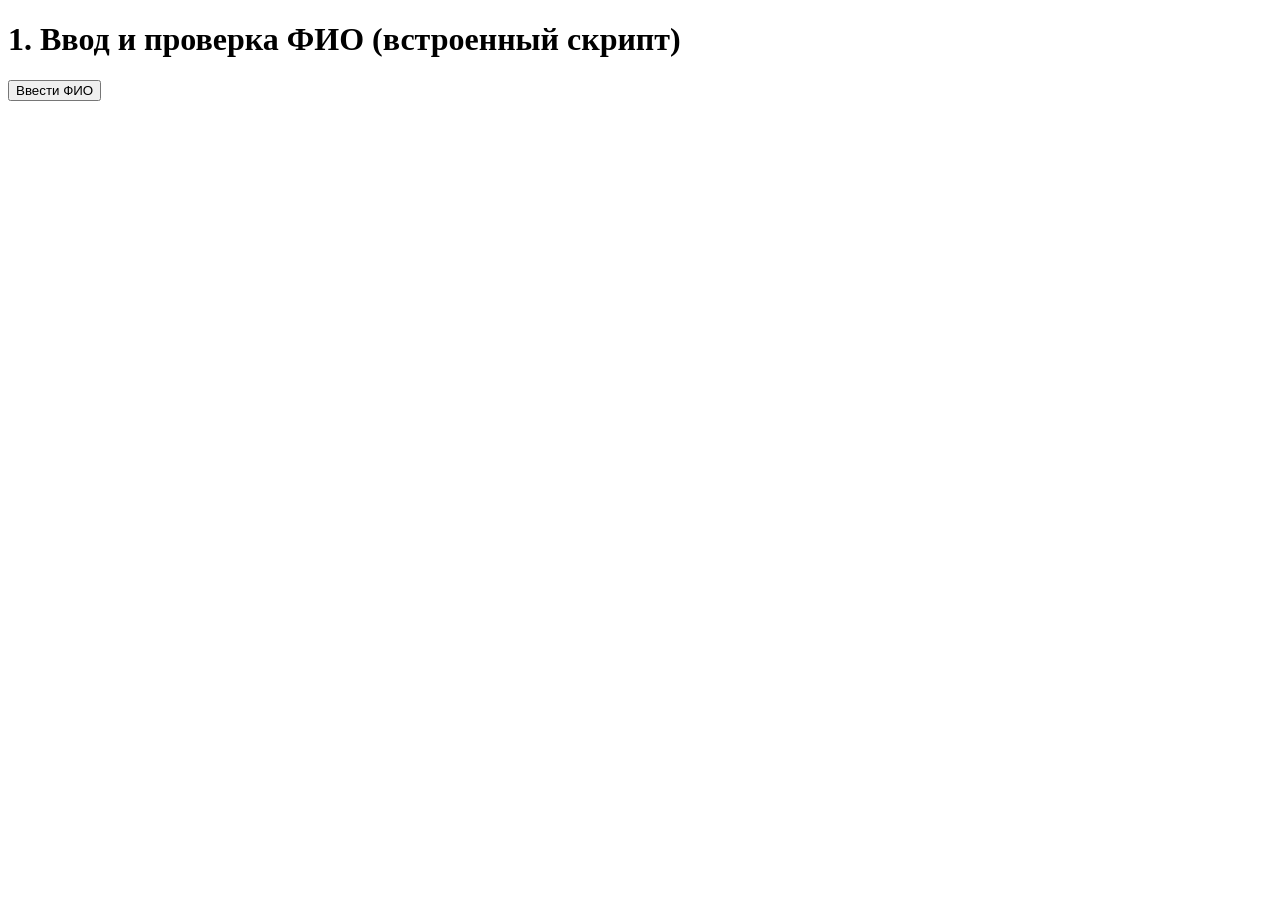
==== Untitled-1.html @ 5b9c5ed4 "Add files via upload" ====
<!DOCTYPE html>
<head>
    <title>Ввод ФИО</title>
</head>
<body>
    <h1>1. Ввод и проверка ФИО (встроенный скрипт)</h1>
    <button onclick="askFullName()">Ввести ФИО</button>
    <script>
        function askFullName() {
            let surname = prompt("Введите свою фамилию:");
            if (surname === null || surname.trim() === "") {
                alert("Ошибка: фамилия не введена!");
                return;
            }
            let name = prompt("Введите своё имя:");
            if (name === null || name.trim() === "") {
                alert("Ошибка: имя не введено!");
                return;
            }
            let patronymic = prompt("Введите своё отчество:");
            if (patronymic === null || patronymic.trim() === "") {
                alert("Ошибка: отчество не введено!");
                return;
            }
            let fullName = surname.trim() + " " + name.trim() + " " + patronymic.trim();
            let isCorrect = confirm("Вас зовут: " + fullName + "?\nВсё верно?");
            if (isCorrect) {
                alert("Молодец, " + name.trim() + " " + patronymic.trim() + "!\nСпасибо!");
            } else {
                alert("Ошибка ввода! Попробуйте снова.");
            }
        }
    </script>
</body>
</html>
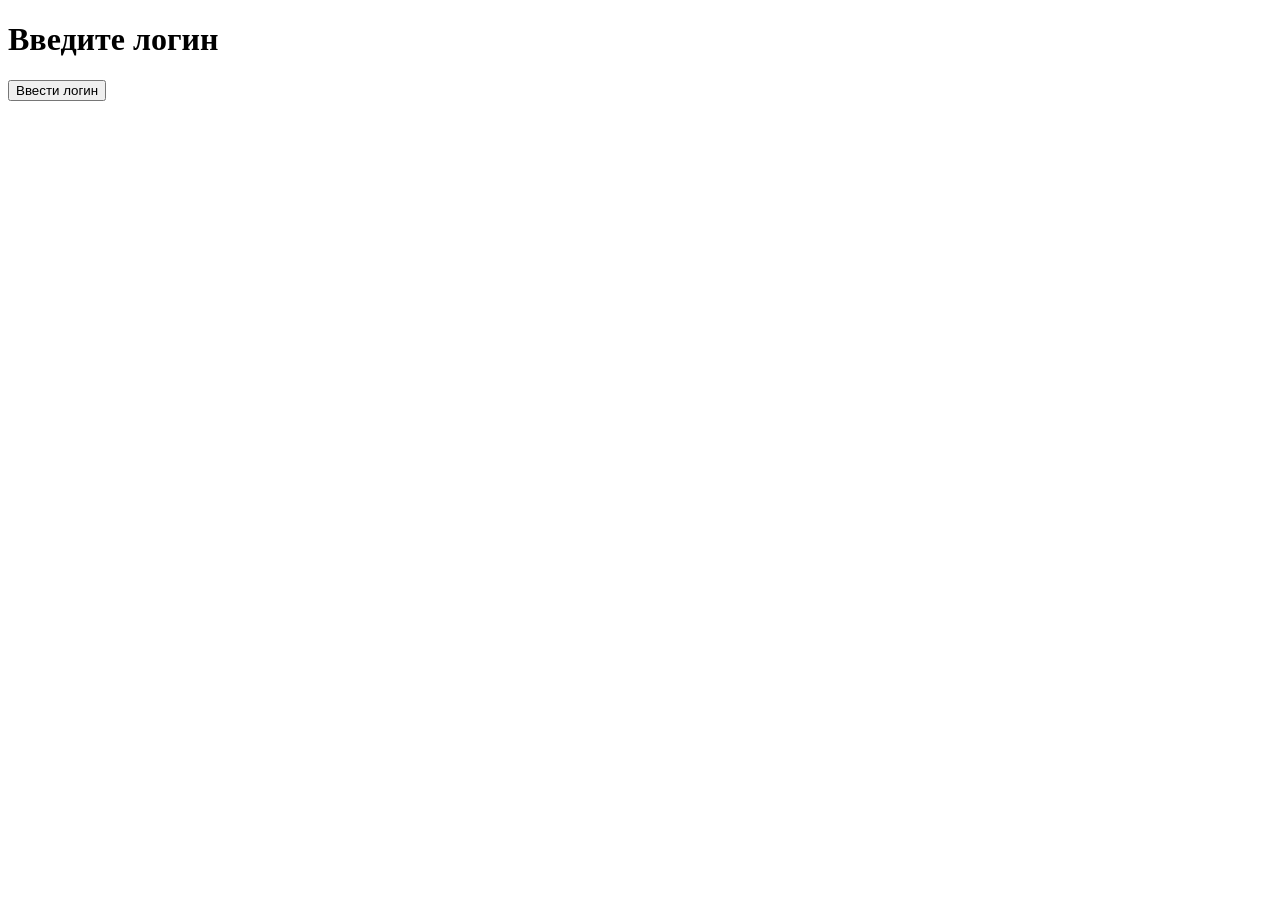
==== commit f49e743b: "Add files via upload" ====
--- a/Untitled-1.html
+++ b/Untitled-1.html
@@ -1,35 +1,28 @@
 <!DOCTYPE html>
 <head>
-    <title>Ввод ФИО</title>
+    <title>Авторизация</title>
 </head>
 <body>
-    <h1>1. Ввод и проверка ФИО (встроенный скрипт)</h1>
-    <button onclick="askFullName()">Ввести ФИО</button>
+    <h1>Введите логин</h1>
+    <button onclick="askFullName()">Ввести логин</button>
     <script>
-        function askFullName() {
-            let surname = prompt("Введите свою фамилию:");
-            if (surname === null || surname.trim() === "") {
-                alert("Ошибка: фамилия не введена!");
-                return;
+    function askFullName(){
+       let login = prompt("Введите логин:");
+       if (login === null) {
+         alert("Вход отменён");
+        } else if (login === "Админ") {
+            let password = prompt("Введите пароль:");
+            if (password === null) {
+                alert("Вход отменён");
+            } else if (password === "Чёрный Властелин") {
+                alert("Добро пожаловать!");
+            } else {
+                alert("Пароль неверен");
             }
-            let name = prompt("Введите своё имя:");
-            if (name === null || name.trim() === "") {
-                alert("Ошибка: имя не введено!");
-                return;
-            }
-            let patronymic = prompt("Введите своё отчество:");
-            if (patronymic === null || patronymic.trim() === "") {
-                alert("Ошибка: отчество не введено!");
-                return;
-            }
-            let fullName = surname.trim() + " " + name.trim() + " " + patronymic.trim();
-            let isCorrect = confirm("Вас зовут: " + fullName + "?\nВсё верно?");
-            if (isCorrect) {
-                alert("Молодец, " + name.trim() + " " + patronymic.trim() + "!\nСпасибо!");
-            } else {
-                alert("Ошибка ввода! Попробуйте снова.");
-            }
+        } else {
+            alert("Я вас не знаю");
         }
+    }
     </script>
 </body>
 </html>
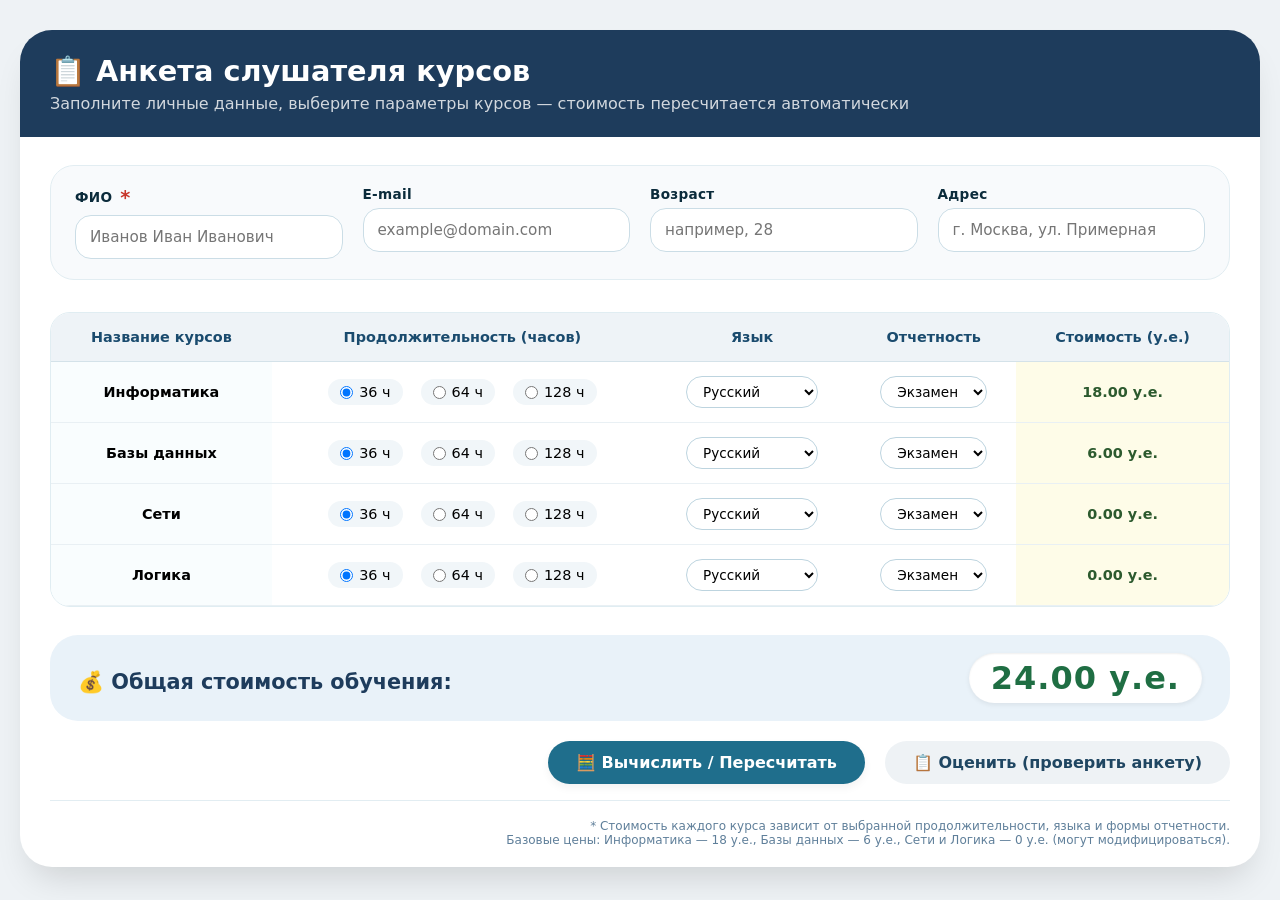
==== commit c59b9cba: "Add files via upload" ====
--- a/Untitled-1.html
+++ b/Untitled-1.html
@@ -1,28 +1,534 @@
 <!DOCTYPE html>
+<html lang="ru">
 <head>
-    <title>Авторизация</title>
+    <meta charset="UTF-8">
+    <title>Анкета слушателя курсов | Расчёт стоимости обучения</title>
+    <style>
+        * {
+            box-sizing: border-box;
+            font-family: system-ui, 'Segoe UI', 'Roboto', 'Helvetica Neue', sans-serif;
+        }
+        body {
+            background: #eef2f5;
+            margin: 0;
+            padding: 30px 20px;
+            display: flex;
+            justify-content: center;
+            align-items: center;
+        }
+        .container {
+            max-width: 1300px;
+            width: 100%;
+            background: white;
+            border-radius: 32px;
+            box-shadow: 0 20px 35px -12px rgba(0,0,0,0.15);
+            overflow: hidden;
+            transition: all 0.2s;
+        }
+        .form-header {
+            background: #1e3c5c;
+            color: white;
+            padding: 24px 30px;
+        }
+        .form-header h1 {
+            margin: 0 0 6px 0;
+            font-weight: 600;
+            font-size: 1.8rem;
+        }
+        .form-header p {
+            margin: 0;
+            opacity: 0.8;
+            font-size: 1rem;
+        }
+        .form-body {
+            padding: 28px 30px 20px 30px;
+        }
+        .personal-fields {
+            display: grid;
+            grid-template-columns: repeat(auto-fit, minmax(250px, 1fr));
+            gap: 20px;
+            background: #f8fafc;
+            padding: 20px 24px;
+            border-radius: 24px;
+            margin-bottom: 32px;
+            border: 1px solid #e2edf2;
+        }
+        .field {
+            display: flex;
+            flex-direction: column;
+            gap: 6px;
+        }
+        .field label {
+            font-weight: 600;
+            color: #0b2b3b;
+            font-size: 0.85rem;
+            letter-spacing: 0.3px;
+        }
+        .field label .required-star {
+            color: #c7362b;
+            font-size: 1.2rem;
+            vertical-align: middle;
+            margin-left: 3px;
+        }
+        .field input {
+            padding: 12px 14px;
+            border: 1px solid #cbdde6;
+            border-radius: 16px;
+            font-size: 0.95rem;
+            transition: 0.2s;
+            background: white;
+        }
+        .field input:focus {
+            outline: none;
+            border-color: #1e6f9f;
+            box-shadow: 0 0 0 3px rgba(30,111,159,0.2);
+        }
+        .error-msg {
+            font-size: 0.75rem;
+            color: #c7362b;
+            margin-top: 4px;
+            display: none;
+        }
+        .error-msg.show {
+            display: block;
+        }
+        .courses-table-wrapper {
+            overflow-x: auto;
+            margin: 20px 0 20px 0;
+            border-radius: 20px;
+            border: 1px solid #e0edf2;
+            background: white;
+        }
+        .courses-table {
+            width: 100%;
+            border-collapse: collapse;
+            font-size: 0.9rem;
+            min-width: 720px;
+        }
+        .courses-table th {
+            background: #eef3f7;
+            padding: 16px 12px;
+            text-align: center;
+            font-weight: 600;
+            color: #1a4b6e;
+            border-bottom: 1px solid #d4e2e9;
+        }
+        .courses-table td {
+            padding: 14px 8px;
+            text-align: center;
+            border-bottom: 1px solid #e9f0f4;
+            vertical-align: middle;
+        }
+        .course-title {
+            font-weight: 700;
+            background-color: #f9fdfe;
+            text-align: left;
+            padding-left: 16px;
+        }
+        .duration-group {
+            display: flex;
+            gap: 18px;
+            justify-content: center;
+            flex-wrap: wrap;
+        }
+        .duration-group label {
+            display: inline-flex;
+            align-items: center;
+            gap: 6px;
+            font-weight: normal;
+            cursor: pointer;
+            background: #f1f6f9;
+            padding: 5px 12px;
+            border-radius: 40px;
+            transition: all 0.1s;
+        }
+        .duration-group input {
+            margin: 0;
+            transform: scale(1);
+            cursor: pointer;
+        }
+        .lang-select, .report-select {
+            padding: 6px 12px;
+            border-radius: 30px;
+            border: 1px solid #bdd4df;
+            background: white;
+            font-weight: 500;
+            cursor: pointer;
+            font-size: 0.85rem;
+        }
+        .cost-cell {
+            font-weight: 700;
+            background: #fefce8;
+            color: #2c5a2e;
+        }
+        .total-cost-section {
+            background: #e9f2f9;
+            border-radius: 28px;
+            padding: 18px 28px;
+            margin-top: 28px;
+            display: flex;
+            flex-wrap: wrap;
+            justify-content: space-between;
+            align-items: baseline;
+            gap: 20px;
+        }
+        .total-label {
+            font-size: 1.3rem;
+            font-weight: 700;
+            color: #1e3c5c;
+        }
+        .total-price {
+            font-size: 2rem;
+            font-weight: 800;
+            color: #1f6e43;
+            background: white;
+            padding: 6px 22px;
+            border-radius: 60px;
+            letter-spacing: 1px;
+            box-shadow: inset 0 1px 2px #0001, 0 2px 5px #0001;
+        }
+        .actions {
+            display: flex;
+            gap: 20px;
+            justify-content: flex-end;
+            margin-top: 20px;
+            margin-bottom: 10px;
+        }
+        button {
+            border: none;
+            padding: 12px 28px;
+            font-weight: 600;
+            font-size: 1rem;
+            border-radius: 60px;
+            cursor: pointer;
+            transition: 0.2s;
+            background: #eef2f5;
+            color: #1f4662;
+        }
+        button.primary {
+            background: #1f6e8c;
+            color: white;
+            box-shadow: 0 4px 8px rgba(0,0,0,0.05);
+        }
+        button.primary:hover {
+            background: #0f5a75;
+            transform: scale(0.97);
+        }
+        button:hover {
+            background: #dfe7ed;
+        }
+        .footnote {
+            font-size: 0.75rem;
+            text-align: right;
+            margin-top: 16px;
+            color: #5f7f9a;
+            border-top: 1px solid #e2edf2;
+            padding-top: 18px;
+        }
+        @media (max-width: 750px) {
+            .form-body { padding: 20px; }
+            .total-price { font-size: 1.5rem; padding: 4px 16px; }
+        }
+    </style>
 </head>
 <body>
-    <h1>Введите логин</h1>
-    <button onclick="askFullName()">Ввести логин</button>
-    <script>
-    function askFullName(){
-       let login = prompt("Введите логин:");
-       if (login === null) {
-         alert("Вход отменён");
-        } else if (login === "Админ") {
-            let password = prompt("Введите пароль:");
-            if (password === null) {
-                alert("Вход отменён");
-            } else if (password === "Чёрный Властелин") {
-                alert("Добро пожаловать!");
-            } else {
-                alert("Пароль неверен");
+<div class="container">
+    <div class="form-header">
+        <h1>📋 Анкета слушателя курсов</h1>
+        <p>Заполните личные данные, выберите параметры курсов — стоимость пересчитается автоматически</p>
+    </div>
+    <div class="form-body">
+        <div class="personal-fields">
+            <div class="field">
+                <label>ФИО <span class="required-star">*</span></label>
+                <input type="text" id="fullname" placeholder="Иванов Иван Иванович" autocomplete="name">
+                <div class="error-msg" id="fullnameError">Поле обязательно для заполнения</div>
+            </div>
+            <div class="field">
+                <label>E-mail</label>
+                <input type="email" id="email" placeholder="example@domain.com">
+            </div>
+            <div class="field">
+                <label>Возраст</label>
+                <input type="number" id="age" placeholder="например, 28">
+            </div>
+            <div class="field">
+                <label>Адрес</label>
+                <input type="text" id="address" placeholder="г. Москва, ул. Примерная">
+            </div>
+        </div>
+        <div class="courses-table-wrapper">
+            <table class="courses-table" id="coursesTable">
+                <thead>
+                <tr>
+                    <th>Название курсов</th>
+                    <th>Продолжительность (часов)</th>
+                    <th>Язык</th>
+                    <th>Отчетность</th>
+                    <th>Стоимость (у.е.)</th>
+                </tr>
+                </thead>
+                <tbody id="coursesBody">
+                </tbody>
+            </table>
+        </div>
+        <div class="total-cost-section">
+            <span class="total-label">💰 Общая стоимость обучения:</span>
+            <span class="total-price" id="totalCostDisplay">0 у.е.</span>
+        </div>
+
+        <div class="actions">
+            <button id="calculateBtn" class="primary">🧮 Вычислить / Пересчитать</button>
+            <button id="evaluateBtn">📋 Оценить (проверить анкету)</button>
+        </div>
+        <div class="footnote">
+            * Стоимость каждого курса зависит от выбранной продолжительности, языка и формы отчетности.<br>
+            Базовые цены: Информатика — 18 у.е., Базы данных — 6 у.е., Сети и Логика — 0 у.е. (могут модифицироваться).
+        </div>
+    </div>
+</div>
+<script>
+    const coursesData = [
+        { id: 0, name: "Информатика", basePrice: 18 },
+        { id: 1, name: "Базы данных", basePrice: 6 },
+        { id: 2, name: "Сети", basePrice: 0 },
+        { id: 3, name: "Логика", basePrice: 0 }
+    ];
+    const durationMultiplier = {
+        "36": 1.0,
+        "64": 1.45,   
+        "128": 1.95
+    };
+    const languageMultiplier = {
+        "Русский": 1.0,
+        "Английский": 1.25
+    };
+    const reportMultiplier = {
+        "Экзамен": 1.0,
+        "Зачёт": 0.85,
+        "Проект": 1.15
+    };
+    let courseSettings = [];
+    function initCourseSettings() {
+        courseSettings = coursesData.map(course => ({
+            courseId: course.id,
+            duration: "36",
+            language: "Русский",
+            report: "Экзамен"
+        }));
+    }
+    function calculateCoursePrice(course, settings) {
+        const base = course.basePrice;
+        const durMult = durationMultiplier[settings.duration] || 1.0;
+        const langMult = languageMultiplier[settings.language] || 1.0;
+        const repMult = reportMultiplier[settings.report] || 1.0;
+        let total = base * durMult * langMult * repMult;
+        return Math.round(total * 100) / 100;
+    }
+    function computeTotalCost() {
+        let total = 0;
+        for (let i = 0; i < coursesData.length; i++) {
+            const course = coursesData[i];
+            const settings = courseSettings[i];
+            if (settings) {
+                total += calculateCoursePrice(course, settings);
             }
+        }
+        return total;
+    }
+    function renderTableAndTotal() {
+        const tbody = document.getElementById('coursesBody');
+        if (!tbody) return;
+        tbody.innerHTML = '';
+        
+        for (let idx = 0; idx < coursesData.length; idx++) {
+            const course = coursesData[idx];
+            const settings = courseSettings[idx];
+            if (!settings) continue;           
+            const price = calculateCoursePrice(course, settings);
+            const row = document.createElement('tr');
+            const nameCell = document.createElement('td');
+            nameCell.className = 'course-title';
+            nameCell.textContent = course.name;
+            row.appendChild(nameCell);
+            const durationCell = document.createElement('td');
+            const durationDiv = document.createElement('div');
+            durationDiv.className = 'duration-group';
+            const durations = ["36", "64", "128"];
+            durations.forEach(dur => {
+                const label = document.createElement('label');
+                const radio = document.createElement('input');
+                radio.type = 'radio';
+                radio.name = `duration_${course.id}`;
+                radio.value = dur;
+                if (settings.duration === dur) radio.checked = true;
+                radio.addEventListener('change', (e) => {
+                    if (e.target.checked) {
+                        courseSettings[idx].duration = dur;
+                        renderTableAndTotal(); 
+                    }
+                });
+                label.appendChild(radio);
+                label.appendChild(document.createTextNode(`${dur} ч`));
+                durationDiv.appendChild(label);
+            });
+            durationCell.appendChild(durationDiv);
+            row.appendChild(durationCell);
+            const langCell = document.createElement('td');
+            const langSelect = document.createElement('select');
+            langSelect.className = 'lang-select';
+            const langOptions = ["Русский", "Английский"];
+            langOptions.forEach(lang => {
+                const option = document.createElement('option');
+                option.value = lang;
+                option.textContent = lang;
+                if (settings.language === lang) option.selected = true;
+                langSelect.appendChild(option);
+            });
+            langSelect.addEventListener('change', (e) => {
+                courseSettings[idx].language = e.target.value;
+                renderTableAndTotal();
+            });
+            langCell.appendChild(langSelect);
+            row.appendChild(langCell);
+            const reportCell = document.createElement('td');
+            const reportSelect = document.createElement('select');
+            reportSelect.className = 'report-select';
+            const reportOptions = ["Экзамен", "Зачёт", "Проект"];
+            reportOptions.forEach(rep => {
+                const option = document.createElement('option');
+                option.value = rep;
+                option.textContent = rep;
+                if (settings.report === rep) option.selected = true;
+                reportSelect.appendChild(option);
+            });
+            reportSelect.addEventListener('change', (e) => {
+                courseSettings[idx].report = e.target.value;
+                renderTableAndTotal();
+            });
+            reportCell.appendChild(reportSelect);
+            row.appendChild(reportCell);
+            const costCell = document.createElement('td');
+            costCell.className = 'cost-cell';
+            costCell.textContent = `${price.toFixed(2)} у.е.`;
+            row.appendChild(costCell);
+            
+            tbody.appendChild(row);
+        }
+        const total = computeTotalCost();
+        const totalSpan = document.getElementById('totalCostDisplay');
+        if (totalSpan) totalSpan.textContent = `${total.toFixed(2)} у.е.`;
+    }
+    function validatePersonalData() {
+        const fullnameInput = document.getElementById('fullname');
+        const errorDiv = document.getElementById('fullnameError');
+        let isValid = true;
+        const nameValue = fullnameInput.value.trim();
+        if (nameValue === "") {
+            errorDiv.classList.add('show');
+            isValid = false;
         } else {
-            alert("Я вас не знаю");
-        }
-    }
-    </script>
+            errorDiv.classList.remove('show');
+        }
+        return isValid;
+    }
+    function evaluateForm() {
+        const isPersonalValid = validatePersonalData();
+        const fullname = document.getElementById('fullname').value.trim() || "(не указано)";
+        const email = document.getElementById('email').value.trim() || "(не указан)";
+        const age = document.getElementById('age').value || "(не указан)";
+        const address = document.getElementById('address').value.trim() || "(не указан)";
+        
+        if (!isPersonalValid) {
+            alert("⚠️ Ошибка: поле ФИО обязательно для заполнения. Пожалуйста, укажите ваше ФИО.");
+            return false;
+        }
+        let coursesDetails = "";
+        for (let i = 0; i < coursesData.length; i++) {
+            const course = coursesData[i];
+            const settings = courseSettings[i];
+            const price = calculateCoursePrice(course, settings);
+            coursesDetails += `\n• ${course.name}: продолжительность ${settings.duration} ч, язык ${settings.language}, отчетность ${settings.report} → ${price.toFixed(2)} у.е.`;
+        }
+        const total = computeTotalCost();
+        const message = `📌 АНКЕТА СЛУШАТЕЛЯ\n\n` +
+                        `👤 ФИО: ${fullname}\n` +
+                        `📧 E-mail: ${email}\n` +
+                        `🎂 Возраст: ${age}\n` +
+                        `🏠 Адрес: ${address}\n\n` +
+                        `📚 ВЫБРАННЫЕ ПАРАМЕТРЫ КУРСОВ:${coursesDetails}\n\n` +
+                        `💰 ИТОГОВАЯ СТОИМОСТЬ ОБУЧЕНИЯ: ${total.toFixed(2)} у.е.\n\n` +
+                        `✅ Анкета заполнена корректно.`;
+        alert(message);
+        return true;
+    }
+    
+    // "Вычислить" - просто пересчитывает и обновляет таблицу + общую стоимость (также валидация ФИО по желанию, но по заданию "вычислить" опирается на параметры)
+    // Однако сделаем дружественно: при нажатии "Вычислить" также проверяем ФИО, но не блокируем расчет стоимости, а выводим предупреждение, но стоимость всё равно пересчитывается
+    // Для соответствия логике: кнопка "Вычислить" пересчитывает стоимость в соответствии с текущим выбором.
+    function recalcAndUpdate() {
+        // Валидация ФИО для обратной связи, но не блокируем обновление интерфейса (стоимость уже меняется при любом изменении параметров)
+        const isNameValid = validatePersonalData();
+        if (!isNameValid) {
+            // Показываем мягкое предупреждение, но не сбрасываем расчёт (пользователь может заполнить позже)
+            const nameError = document.getElementById('fullnameError');
+            if (nameError) nameError.classList.add('show');
+        } else {
+            const nameError = document.getElementById('fullnameError');
+            if (nameError) nameError.classList.remove('show');
+        }
+        // Таблица уже реактивна, но принудительно вызовем рендер (на всякий случай)
+        renderTableAndTotal();
+        // Дополнительно можно показать уведомление
+        const total = computeTotalCost();
+        // Лёгкая обратная связь в консоль или тост, но не обязательно
+    }
+    
+    // Функция инициализации DOM: создание начальных настроек и привязка обработчиков
+    function init() {
+        initCourseSettings();
+        renderTableAndTotal();
+        
+        // Привязка кнопок
+        const calculateBtn = document.getElementById('calculateBtn');
+        const evaluateBtn = document.getElementById('evaluateBtn');
+        
+        if (calculateBtn) {
+            calculateBtn.addEventListener('click', (e) => {
+                e.preventDefault();
+                recalcAndUpdate();
+            });
+        }
+        if (evaluateBtn) {
+            evaluateBtn.addEventListener('click', (e) => {
+                e.preventDefault();
+                evaluateForm();
+            });
+        }
+        
+        // Также при изменении текстовых полей можно убирать ошибку ФИО
+        const fullnameInput = document.getElementById('fullname');
+        if (fullnameInput) {
+            fullnameInput.addEventListener('input', () => {
+                const errorDiv = document.getElementById('fullnameError');
+                if (fullnameInput.value.trim() !== "") {
+                    errorDiv.classList.remove('show');
+                } else {
+                    // если пусто, но пока не показываем ошибку до попытки оценить, но для UX покажем при потере фокуса
+                }
+            });
+            fullnameInput.addEventListener('blur', () => {
+                if (fullnameInput.value.trim() === "") {
+                    document.getElementById('fullnameError').classList.add('show');
+                } else {
+                    document.getElementById('fullnameError').classList.remove('show');
+                }
+            });
+        }
+    }
+    
+    // Запуск после полной загрузки DOM
+    window.addEventListener('DOMContentLoaded', init);
+</script>
 </body>
 </html>
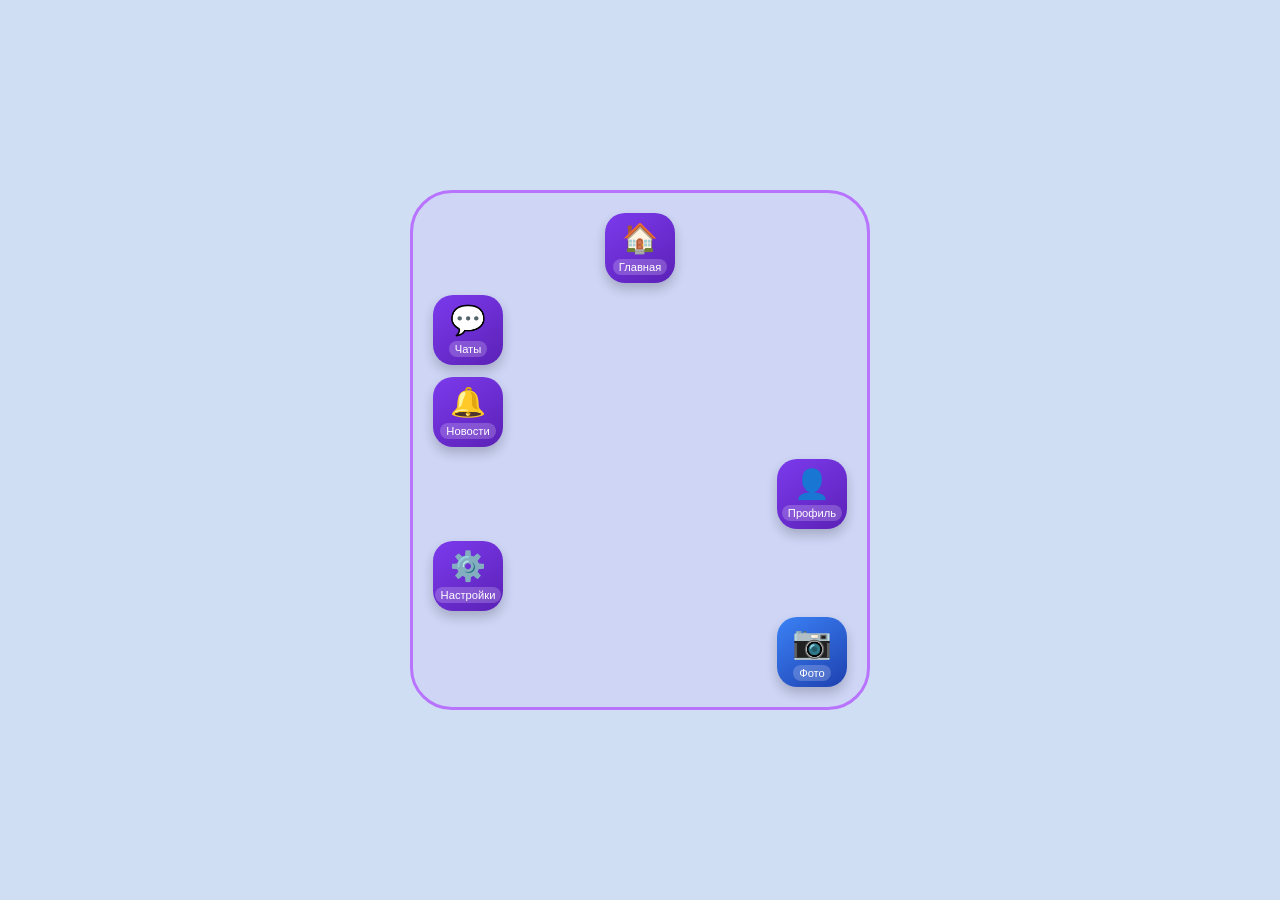
==== commit c864b3bf: "Add files via upload" ====
--- a/Untitled-1.html
+++ b/Untitled-1.html
@@ -2,533 +2,148 @@
 <html lang="ru">
 <head>
     <meta charset="UTF-8">
-    <title>Анкета слушателя курсов | Расчёт стоимости обучения</title>
+    <title>Flexbox — Навигационное меню</title>
     <style>
         * {
+            margin: 0;
+            padding: 0;
             box-sizing: border-box;
-            font-family: system-ui, 'Segoe UI', 'Roboto', 'Helvetica Neue', sans-serif;
         }
+
         body {
-            background: #eef2f5;
-            margin: 0;
-            padding: 30px 20px;
+            background: #cfdef3;
+            min-height: 100vh;
             display: flex;
             justify-content: center;
             align-items: center;
+            font-family: 'Segoe UI', Roboto, sans-serif;
         }
+
         .container {
-            max-width: 1300px;
-            width: 100%;
-            background: white;
-            border-radius: 32px;
-            box-shadow: 0 20px 35px -12px rgba(0,0,0,0.15);
-            overflow: hidden;
-            transition: all 0.2s;
-        }
-        .form-header {
-            background: #1e3c5c;
-            color: white;
-            padding: 24px 30px;
-        }
-        .form-header h1 {
-            margin: 0 0 6px 0;
-            font-weight: 600;
-            font-size: 1.8rem;
-        }
-        .form-header p {
-            margin: 0;
-            opacity: 0.8;
-            font-size: 1rem;
-        }
-        .form-body {
-            padding: 28px 30px 20px 30px;
-        }
-        .personal-fields {
-            display: grid;
-            grid-template-columns: repeat(auto-fit, minmax(250px, 1fr));
-            gap: 20px;
-            background: #f8fafc;
-            padding: 20px 24px;
-            border-radius: 24px;
-            margin-bottom: 32px;
-            border: 1px solid #e2edf2;
-        }
-        .field {
+            border: 3px solid #b873ff;
+            background: rgba(200, 160, 255, 0.15);
+            padding: 20px;
+            border-radius: 42px;
+            width: 460px;
+            height: 520px;
             display: flex;
             flex-direction: column;
-            gap: 6px;
+            justify-content: space-between;
         }
-        .field label {
-            font-weight: 600;
-            color: #0b2b3b;
-            font-size: 0.85rem;
-            letter-spacing: 0.3px;
+
+        .top-group {
+            display: flex;
+            flex-direction: column;
+            gap: 12px;
         }
-        .field label .required-star {
-            color: #c7362b;
-            font-size: 1.2rem;
-            vertical-align: middle;
-            margin-left: 3px;
+
+        .row {
+            display: flex;
+            justify-content: space-between;
+            width: 100%;
         }
-        .field input {
-            padding: 12px 14px;
-            border: 1px solid #cbdde6;
-            border-radius: 16px;
-            font-size: 0.95rem;
-            transition: 0.2s;
-            background: white;
+
+        .row-center {
+            display: flex;
+            justify-content: center;
         }
-        .field input:focus {
-            outline: none;
-            border-color: #1e6f9f;
-            box-shadow: 0 0 0 3px rgba(30,111,159,0.2);
+
+        .row-left {
+            display: flex;
+            justify-content: flex-start;
         }
-        .error-msg {
-            font-size: 0.75rem;
-            color: #c7362b;
-            margin-top: 4px;
-            display: none;
-        }
-        .error-msg.show {
-            display: block;
-        }
-        .courses-table-wrapper {
-            overflow-x: auto;
-            margin: 20px 0 20px 0;
+
+        .card {
+            width: 70px;
+            height: 70px;
             border-radius: 20px;
-            border: 1px solid #e0edf2;
-            background: white;
-        }
-        .courses-table {
-            width: 100%;
-            border-collapse: collapse;
+            display: flex;
+            flex-direction: column;
+            justify-content: center;
+            align-items: center;
             font-size: 0.9rem;
-            min-width: 720px;
-        }
-        .courses-table th {
-            background: #eef3f7;
-            padding: 16px 12px;
+            font-weight: bold;
+            color: white;
+            background: linear-gradient(145deg, #7c3aed, #5b21b6);
+            box-shadow: 0 6px 12px rgba(0,0,0,0.2);
             text-align: center;
-            font-weight: 600;
-            color: #1a4b6e;
-            border-bottom: 1px solid #d4e2e9;
-        }
-        .courses-table td {
-            padding: 14px 8px;
-            text-align: center;
-            border-bottom: 1px solid #e9f0f4;
-            vertical-align: middle;
-        }
-        .course-title {
-            font-weight: 700;
-            background-color: #f9fdfe;
-            text-align: left;
-            padding-left: 16px;
-        }
-        .duration-group {
-            display: flex;
-            gap: 18px;
-            justify-content: center;
-            flex-wrap: wrap;
-        }
-        .duration-group label {
-            display: inline-flex;
-            align-items: center;
-            gap: 6px;
-            font-weight: normal;
-            cursor: pointer;
-            background: #f1f6f9;
-            padding: 5px 12px;
-            border-radius: 40px;
-            transition: all 0.1s;
-        }
-        .duration-group input {
-            margin: 0;
-            transform: scale(1);
+            padding: 6px;
+            transition: transform 0.2s;
             cursor: pointer;
         }
-        .lang-select, .report-select {
-            padding: 6px 12px;
-            border-radius: 30px;
-            border: 1px solid #bdd4df;
-            background: white;
-            font-weight: 500;
-            cursor: pointer;
-            font-size: 0.85rem;
+
+        .card:hover {
+            transform: scale(1.05);
+            background: linear-gradient(145deg, #8b5cf6, #6d28d9);
         }
-        .cost-cell {
-            font-weight: 700;
-            background: #fefce8;
-            color: #2c5a2e;
+
+        .card-icon {
+            font-size: 1.8rem;
+            margin-bottom: 4px;
         }
-        .total-cost-section {
-            background: #e9f2f9;
-            border-radius: 28px;
-            padding: 18px 28px;
-            margin-top: 28px;
+
+        .card-text {
+            font-size: 0.7rem;
+            font-weight: normal;
+            background: rgba(255,255,255,0.2);
+            padding: 2px 6px;
+            border-radius: 20px;
+        }
+        .card-image {
+            background: linear-gradient(145deg, #3b82f6, #1e40af);
+        }
+        
+        .card-image .card-icon {
+            font-size: 2rem;
+        }
+
+        .bottom-row {
             display: flex;
-            flex-wrap: wrap;
-            justify-content: space-between;
-            align-items: baseline;
-            gap: 20px;
-        }
-        .total-label {
-            font-size: 1.3rem;
-            font-weight: 700;
-            color: #1e3c5c;
-        }
-        .total-price {
-            font-size: 2rem;
-            font-weight: 800;
-            color: #1f6e43;
-            background: white;
-            padding: 6px 22px;
-            border-radius: 60px;
-            letter-spacing: 1px;
-            box-shadow: inset 0 1px 2px #0001, 0 2px 5px #0001;
-        }
-        .actions {
-            display: flex;
-            gap: 20px;
             justify-content: flex-end;
-            margin-top: 20px;
-            margin-bottom: 10px;
-        }
-        button {
-            border: none;
-            padding: 12px 28px;
-            font-weight: 600;
-            font-size: 1rem;
-            border-radius: 60px;
-            cursor: pointer;
-            transition: 0.2s;
-            background: #eef2f5;
-            color: #1f4662;
-        }
-        button.primary {
-            background: #1f6e8c;
-            color: white;
-            box-shadow: 0 4px 8px rgba(0,0,0,0.05);
-        }
-        button.primary:hover {
-            background: #0f5a75;
-            transform: scale(0.97);
-        }
-        button:hover {
-            background: #dfe7ed;
-        }
-        .footnote {
-            font-size: 0.75rem;
-            text-align: right;
-            margin-top: 16px;
-            color: #5f7f9a;
-            border-top: 1px solid #e2edf2;
-            padding-top: 18px;
-        }
-        @media (max-width: 750px) {
-            .form-body { padding: 20px; }
-            .total-price { font-size: 1.5rem; padding: 4px 16px; }
         }
     </style>
 </head>
 <body>
-<div class="container">
-    <div class="form-header">
-        <h1>📋 Анкета слушателя курсов</h1>
-        <p>Заполните личные данные, выберите параметры курсов — стоимость пересчитается автоматически</p>
-    </div>
-    <div class="form-body">
-        <div class="personal-fields">
-            <div class="field">
-                <label>ФИО <span class="required-star">*</span></label>
-                <input type="text" id="fullname" placeholder="Иванов Иван Иванович" autocomplete="name">
-                <div class="error-msg" id="fullnameError">Поле обязательно для заполнения</div>
+    <div class="container">
+        <div class="top-group">
+            <div class="row-center">
+                <div class="card">
+                    <div class="card-icon">🏠</div>
+                    <div class="card-text">Главная</div>
+                </div>
             </div>
-            <div class="field">
-                <label>E-mail</label>
-                <input type="email" id="email" placeholder="example@domain.com">
+            <div class="row-left">
+                <div class="card">
+                    <div class="card-icon">💬</div>
+                    <div class="card-text">Чаты</div>
+                </div>
             </div>
-            <div class="field">
-                <label>Возраст</label>
-                <input type="number" id="age" placeholder="например, 28">
+            <div class="row-left">
+                <div class="card">
+                    <div class="card-icon">🔔</div>
+                    <div class="card-text">Новости</div>
+                </div>
             </div>
-            <div class="field">
-                <label>Адрес</label>
-                <input type="text" id="address" placeholder="г. Москва, ул. Примерная">
+            <div class="row">
+                <div></div> 
+                <div class="card">
+                    <div class="card-icon">👤</div>
+                    <div class="card-text">Профиль</div>
+                </div>
+            </div>
+            <div class="row-left">
+                <div class="card">
+                    <div class="card-icon">⚙️</div>
+                    <div class="card-text">Настройки</div>
+                </div>
             </div>
         </div>
-        <div class="courses-table-wrapper">
-            <table class="courses-table" id="coursesTable">
-                <thead>
-                <tr>
-                    <th>Название курсов</th>
-                    <th>Продолжительность (часов)</th>
-                    <th>Язык</th>
-                    <th>Отчетность</th>
-                    <th>Стоимость (у.е.)</th>
-                </tr>
-                </thead>
-                <tbody id="coursesBody">
-                </tbody>
-            </table>
-        </div>
-        <div class="total-cost-section">
-            <span class="total-label">💰 Общая стоимость обучения:</span>
-            <span class="total-price" id="totalCostDisplay">0 у.е.</span>
-        </div>
-
-        <div class="actions">
-            <button id="calculateBtn" class="primary">🧮 Вычислить / Пересчитать</button>
-            <button id="evaluateBtn">📋 Оценить (проверить анкету)</button>
-        </div>
-        <div class="footnote">
-            * Стоимость каждого курса зависит от выбранной продолжительности, языка и формы отчетности.<br>
-            Базовые цены: Информатика — 18 у.е., Базы данных — 6 у.е., Сети и Логика — 0 у.е. (могут модифицироваться).
+        <div class="bottom-row">
+            <div class="card card-image">
+                <div class="card-icon">📷</div>
+                <div class="card-text">Фото</div>
+            </div>
         </div>
     </div>
-</div>
-<script>
-    const coursesData = [
-        { id: 0, name: "Информатика", basePrice: 18 },
-        { id: 1, name: "Базы данных", basePrice: 6 },
-        { id: 2, name: "Сети", basePrice: 0 },
-        { id: 3, name: "Логика", basePrice: 0 }
-    ];
-    const durationMultiplier = {
-        "36": 1.0,
-        "64": 1.45,   
-        "128": 1.95
-    };
-    const languageMultiplier = {
-        "Русский": 1.0,
-        "Английский": 1.25
-    };
-    const reportMultiplier = {
-        "Экзамен": 1.0,
-        "Зачёт": 0.85,
-        "Проект": 1.15
-    };
-    let courseSettings = [];
-    function initCourseSettings() {
-        courseSettings = coursesData.map(course => ({
-            courseId: course.id,
-            duration: "36",
-            language: "Русский",
-            report: "Экзамен"
-        }));
-    }
-    function calculateCoursePrice(course, settings) {
-        const base = course.basePrice;
-        const durMult = durationMultiplier[settings.duration] || 1.0;
-        const langMult = languageMultiplier[settings.language] || 1.0;
-        const repMult = reportMultiplier[settings.report] || 1.0;
-        let total = base * durMult * langMult * repMult;
-        return Math.round(total * 100) / 100;
-    }
-    function computeTotalCost() {
-        let total = 0;
-        for (let i = 0; i < coursesData.length; i++) {
-            const course = coursesData[i];
-            const settings = courseSettings[i];
-            if (settings) {
-                total += calculateCoursePrice(course, settings);
-            }
-        }
-        return total;
-    }
-    function renderTableAndTotal() {
-        const tbody = document.getElementById('coursesBody');
-        if (!tbody) return;
-        tbody.innerHTML = '';
-        
-        for (let idx = 0; idx < coursesData.length; idx++) {
-            const course = coursesData[idx];
-            const settings = courseSettings[idx];
-            if (!settings) continue;           
-            const price = calculateCoursePrice(course, settings);
-            const row = document.createElement('tr');
-            const nameCell = document.createElement('td');
-            nameCell.className = 'course-title';
-            nameCell.textContent = course.name;
-            row.appendChild(nameCell);
-            const durationCell = document.createElement('td');
-            const durationDiv = document.createElement('div');
-            durationDiv.className = 'duration-group';
-            const durations = ["36", "64", "128"];
-            durations.forEach(dur => {
-                const label = document.createElement('label');
-                const radio = document.createElement('input');
-                radio.type = 'radio';
-                radio.name = `duration_${course.id}`;
-                radio.value = dur;
-                if (settings.duration === dur) radio.checked = true;
-                radio.addEventListener('change', (e) => {
-                    if (e.target.checked) {
-                        courseSettings[idx].duration = dur;
-                        renderTableAndTotal(); 
-                    }
-                });
-                label.appendChild(radio);
-                label.appendChild(document.createTextNode(`${dur} ч`));
-                durationDiv.appendChild(label);
-            });
-            durationCell.appendChild(durationDiv);
-            row.appendChild(durationCell);
-            const langCell = document.createElement('td');
-            const langSelect = document.createElement('select');
-            langSelect.className = 'lang-select';
-            const langOptions = ["Русский", "Английский"];
-            langOptions.forEach(lang => {
-                const option = document.createElement('option');
-                option.value = lang;
-                option.textContent = lang;
-                if (settings.language === lang) option.selected = true;
-                langSelect.appendChild(option);
-            });
-            langSelect.addEventListener('change', (e) => {
-                courseSettings[idx].language = e.target.value;
-                renderTableAndTotal();
-            });
-            langCell.appendChild(langSelect);
-            row.appendChild(langCell);
-            const reportCell = document.createElement('td');
-            const reportSelect = document.createElement('select');
-            reportSelect.className = 'report-select';
-            const reportOptions = ["Экзамен", "Зачёт", "Проект"];
-            reportOptions.forEach(rep => {
-                const option = document.createElement('option');
-                option.value = rep;
-                option.textContent = rep;
-                if (settings.report === rep) option.selected = true;
-                reportSelect.appendChild(option);
-            });
-            reportSelect.addEventListener('change', (e) => {
-                courseSettings[idx].report = e.target.value;
-                renderTableAndTotal();
-            });
-            reportCell.appendChild(reportSelect);
-            row.appendChild(reportCell);
-            const costCell = document.createElement('td');
-            costCell.className = 'cost-cell';
-            costCell.textContent = `${price.toFixed(2)} у.е.`;
-            row.appendChild(costCell);
-            
-            tbody.appendChild(row);
-        }
-        const total = computeTotalCost();
-        const totalSpan = document.getElementById('totalCostDisplay');
-        if (totalSpan) totalSpan.textContent = `${total.toFixed(2)} у.е.`;
-    }
-    function validatePersonalData() {
-        const fullnameInput = document.getElementById('fullname');
-        const errorDiv = document.getElementById('fullnameError');
-        let isValid = true;
-        const nameValue = fullnameInput.value.trim();
-        if (nameValue === "") {
-            errorDiv.classList.add('show');
-            isValid = false;
-        } else {
-            errorDiv.classList.remove('show');
-        }
-        return isValid;
-    }
-    function evaluateForm() {
-        const isPersonalValid = validatePersonalData();
-        const fullname = document.getElementById('fullname').value.trim() || "(не указано)";
-        const email = document.getElementById('email').value.trim() || "(не указан)";
-        const age = document.getElementById('age').value || "(не указан)";
-        const address = document.getElementById('address').value.trim() || "(не указан)";
-        
-        if (!isPersonalValid) {
-            alert("⚠️ Ошибка: поле ФИО обязательно для заполнения. Пожалуйста, укажите ваше ФИО.");
-            return false;
-        }
-        let coursesDetails = "";
-        for (let i = 0; i < coursesData.length; i++) {
-            const course = coursesData[i];
-            const settings = courseSettings[i];
-            const price = calculateCoursePrice(course, settings);
-            coursesDetails += `\n• ${course.name}: продолжительность ${settings.duration} ч, язык ${settings.language}, отчетность ${settings.report} → ${price.toFixed(2)} у.е.`;
-        }
-        const total = computeTotalCost();
-        const message = `📌 АНКЕТА СЛУШАТЕЛЯ\n\n` +
-                        `👤 ФИО: ${fullname}\n` +
-                        `📧 E-mail: ${email}\n` +
-                        `🎂 Возраст: ${age}\n` +
-                        `🏠 Адрес: ${address}\n\n` +
-                        `📚 ВЫБРАННЫЕ ПАРАМЕТРЫ КУРСОВ:${coursesDetails}\n\n` +
-                        `💰 ИТОГОВАЯ СТОИМОСТЬ ОБУЧЕНИЯ: ${total.toFixed(2)} у.е.\n\n` +
-                        `✅ Анкета заполнена корректно.`;
-        alert(message);
-        return true;
-    }
-    
-    // "Вычислить" - просто пересчитывает и обновляет таблицу + общую стоимость (также валидация ФИО по желанию, но по заданию "вычислить" опирается на параметры)
-    // Однако сделаем дружественно: при нажатии "Вычислить" также проверяем ФИО, но не блокируем расчет стоимости, а выводим предупреждение, но стоимость всё равно пересчитывается
-    // Для соответствия логике: кнопка "Вычислить" пересчитывает стоимость в соответствии с текущим выбором.
-    function recalcAndUpdate() {
-        // Валидация ФИО для обратной связи, но не блокируем обновление интерфейса (стоимость уже меняется при любом изменении параметров)
-        const isNameValid = validatePersonalData();
-        if (!isNameValid) {
-            // Показываем мягкое предупреждение, но не сбрасываем расчёт (пользователь может заполнить позже)
-            const nameError = document.getElementById('fullnameError');
-            if (nameError) nameError.classList.add('show');
-        } else {
-            const nameError = document.getElementById('fullnameError');
-            if (nameError) nameError.classList.remove('show');
-        }
-        // Таблица уже реактивна, но принудительно вызовем рендер (на всякий случай)
-        renderTableAndTotal();
-        // Дополнительно можно показать уведомление
-        const total = computeTotalCost();
-        // Лёгкая обратная связь в консоль или тост, но не обязательно
-    }
-    
-    // Функция инициализации DOM: создание начальных настроек и привязка обработчиков
-    function init() {
-        initCourseSettings();
-        renderTableAndTotal();
-        
-        // Привязка кнопок
-        const calculateBtn = document.getElementById('calculateBtn');
-        const evaluateBtn = document.getElementById('evaluateBtn');
-        
-        if (calculateBtn) {
-            calculateBtn.addEventListener('click', (e) => {
-                e.preventDefault();
-                recalcAndUpdate();
-            });
-        }
-        if (evaluateBtn) {
-            evaluateBtn.addEventListener('click', (e) => {
-                e.preventDefault();
-                evaluateForm();
-            });
-        }
-        
-        // Также при изменении текстовых полей можно убирать ошибку ФИО
-        const fullnameInput = document.getElementById('fullname');
-        if (fullnameInput) {
-            fullnameInput.addEventListener('input', () => {
-                const errorDiv = document.getElementById('fullnameError');
-                if (fullnameInput.value.trim() !== "") {
-                    errorDiv.classList.remove('show');
-                } else {
-                    // если пусто, но пока не показываем ошибку до попытки оценить, но для UX покажем при потере фокуса
-                }
-            });
-            fullnameInput.addEventListener('blur', () => {
-                if (fullnameInput.value.trim() === "") {
-                    document.getElementById('fullnameError').classList.add('show');
-                } else {
-                    document.getElementById('fullnameError').classList.remove('show');
-                }
-            });
-        }
-    }
-    
-    // Запуск после полной загрузки DOM
-    window.addEventListener('DOMContentLoaded', init);
-</script>
 </body>
 </html>
